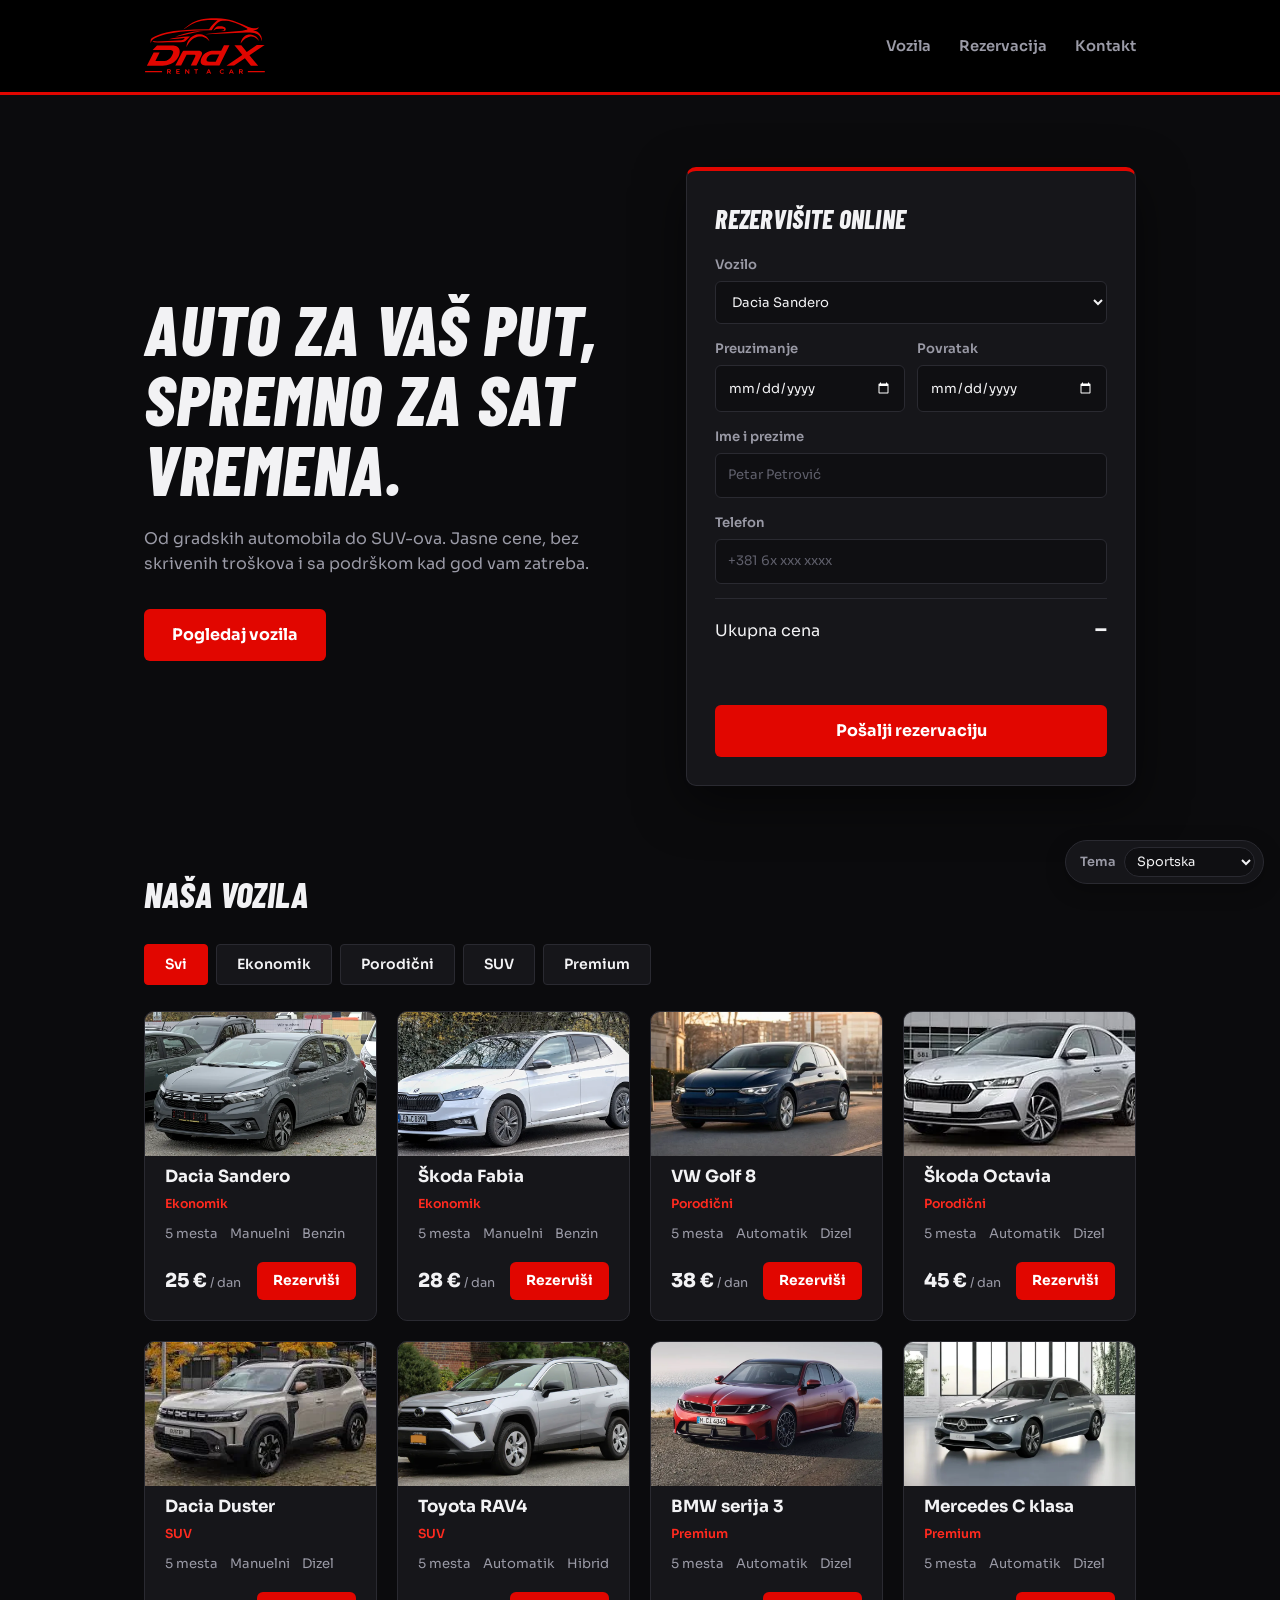
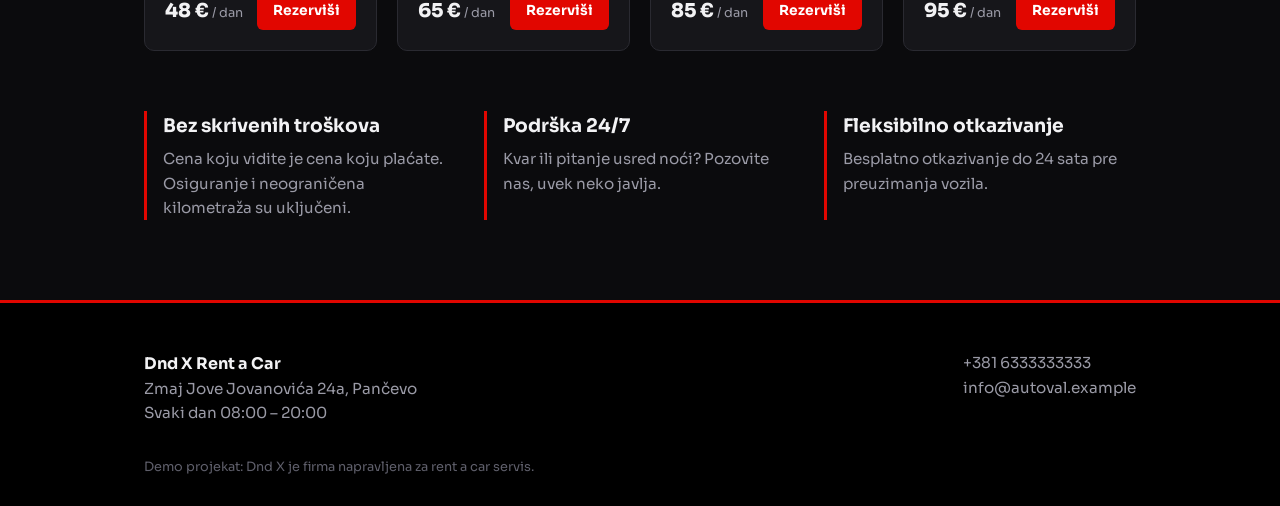
==== index.html @ 9fc86e1f "Add initial website structure and vehicle rental functionality - Created index.html with a responsiv" ====
<!DOCTYPE html>
<html lang="sr">
<head>
<meta charset="UTF-8">
<meta name="viewport" content="width=device-width, initial-scale=1">
<meta name="theme-color" content="#000000">
<title>Dnd X Rent a Car – Iznajmljivanje vozila</title>
<meta name="description" content="Dnd X Rent a Car: iznajmite auto brzo i jednostavno, bez skrivenih troškova.">
<link rel="preconnect" href="https://fonts.googleapis.com">
<link rel="preconnect" href="https://fonts.gstatic.com" crossorigin>
<link href="https://fonts.googleapis.com/css2?family=Barlow+Condensed:ital,wght@1,800&family=Sora:wght@400;600;800&display=swap" rel="stylesheet">
<link rel="stylesheet" href="style.css?v=8">
<link rel="stylesheet" href="themes/sport.css" id="theme">
</head>
<body>

<!-- Jedan SVG automobil koji koristimo na svim karticama (<use href="#car">) -->
<svg width="0" height="0" style="position:absolute" aria-hidden="true">
  <symbol id="car" viewBox="0 0 120 50">
    <path d="M6 36V27l16-5 14-12h42l16 12 18 5v9z" fill="currentColor"/>
    <path d="M38 13h38l12 9H28z" fill="#fff" opacity=".55"/>
    <circle cx="30" cy="37" r="8" fill="#101828" stroke="#4a4f5c" stroke-width="1.5"/><circle cx="90" cy="37" r="8" fill="#101828" stroke="#4a4f5c" stroke-width="1.5"/>
    <circle cx="30" cy="37" r="3" fill="#cbd2dc"/><circle cx="90" cy="37" r="3" fill="#cbd2dc"/>
  </symbol>
</svg>

<header>
  <div class="wrap bar">
    <a class="logo" href="index.html" aria-label="Dnd X Rent a Car">
      <svg width="122" height="58" viewBox="-4 -4 755 358" aria-hidden="true" focusable="false"><path fill="currentColor" fill-rule="evenodd" d="M38 158.3 36.4 147 37.3 137 40.5 130.5 45.5 125.8 62.5 116.3 84.5 107 105 99.9 134 91.9 157.5 86.9 181.5 82.9 237.5 76.8 305.5 72.8 398.5 70.7 413.4 52 427.9 36 443 22.5 452.1 16 424 14.1 391 14.6 354.5 18.9 335 22.9 319 27.8 298 36.9 283 45.3 257 62.7 245 69.5 242 70.9 241.8 70.5 264 52.5 280.5 40.4 297.5 29.8 311.5 22.9 331 15.8 355 9.9 376.5 6.3 411 3.3 445.5 3 474 4.4 499 7.3 524.5 12.4 547.5 18.8 572 27.5 608 42.3 642.5 57.6 662 63.5 674.5 65.2 687 64.7 695 63.2 706.5 58.7 705.2 62.5 702.1 67 699 70.1 694.5 73.1 685.5 75.5 670.7 76.5 682.5 80.4 695.5 85.9 702.5 90.4 710.1 97 713.6 101 718.1 108 722 116.6 724.5 126 725.6 137 725.5 145.5 719.6 128.5 714.2 118.5 707.7 110.5 700.5 104.3 694 100.4 686.5 97.5 678 95.1 664.5 92.9 652.5 92 627.5 92.1 388 102.4 375.1 102.5 394.5 99.4 440.5 94.4 603.5 80.1 624.5 76.6 632.5 74.1 636.2 71.5 636.2 70 633.5 67.3 613.5 55.3 589 43.4 558 30.9 542 25.9 522 20.9 505 18.4 489.5 18 482 18.4 471.5 20.4 464 23.4 454 29.7 447 35.6 432.4 52 414.5 77.6 327.5 78.9 254.5 83.5 220 86.8 201 89.4 145 99.4 124.5 104.5 100 111.9 79 119.7 62.5 127.4 52.5 133.3 44.3 140.5 40.3 148.5ZM490 82.5 472.3 82.5 487.5 78.6 491.5 76 491.7 72.5 490 70.4 485 68.9 479 68.5 464 68.2 446 69.3 441.5 70.5 436.5 72.8 425.8 80 429.8 72.5 433.8 67 439.7 60.5 445.5 55.9 448.5 54.3 455 52.9 468 52.5 479 53.5 487.5 55.3 495 58.3 499.2 62 501.6 68.5 501.6 72.5 500.7 76 499.2 78.5 496.5 80.7ZM191.5 117.1 190.6 117 205.5 110.9 229.5 103.2 257 95.9 277.5 91.5 301.5 87.4 328 84.4 346 83.4 362.7 83.5 342.5 85.9 311 91.3 237 108.8ZM259 180.9 258.5 180.5 260 169.5 263.3 157 269.9 142.5 276.7 132.5 283.8 124.5 294.5 115.7 308.5 108.2 319.5 104.6 333.5 102.5 344 102.5 356 104.4 370 109.5 381 116.4 388.5 123.6 395.2 132.5 401.5 145 401 145.3 388.5 132.9 381 127.3 374 123.3 364 118.9 355.5 116.8 346 115.9 336.5 116.3 327 117.9 315 121.8 306.5 125.8 297 131.9 288.3 139 279.3 148.5 272.4 157.5 263.5 172ZM594 160 595.2 151.5 598.8 141 603.3 132 608.7 124 616.5 116.2 625 110.3 632.5 106.9 643.5 104.3 652.5 103.9 662.5 105.1 672.5 107.9 683 112.8 692.5 119.7 697.5 125.1 703.2 133.5 707.6 143.5 695.9 131 685 123.2 677.5 119.9 670 117.7 663 116.7 653.5 116.9 644.5 118.8 636.5 121.9 623.5 129.3 609 141.6 602.7 148.5ZM112 153.5 83.5 153.8 59.5 151.6 53 149.3 50.9 147 50 144.5 76.5 146.4 108.5 146.3 175.5 141.9 227 139.6 232 138.6 238.5 135.7 243.5 131.6 248.3 126 243.5 125.9 206 129.6 151.8 133.5 161 130.3 173 127.4 193 123.8 241 118.1 262 116.2 281.1 115.5 252.9 144 245 148.6 238.5 150.6 223.5 151.9 141.5 152.3ZM701 296.7 657.5 296.6 620.5 251.2 553.5 296.1 508.5 296.5 508.2 296 603.8 230.5 602.5 228.1 555.6 171 556 170.5 598 170.7 632 211.9 694.5 169.1 742.5 169 742.7 169.5 648.8 232 656.8 242.5 701.3 296ZM463 295.5 375 295.7 367 294.7 361.5 293.2 357 291.2 353.5 288.7 349.4 283.5 347.9 280 346.7 275 346.7 268 349.8 253.5 353.4 245.5 357.4 238.5 364.3 229.5 375 219.9 389 211.5 401 206.9 414.5 204.4 473.5 204.2 491 170.7 524.5 170.4 524.8 171ZM111 296.5 21.5 296.6 15 296.6 14.5 296 55.5 214.8 90.5 214.5 92.8 215 66.6 268 121.5 268.1 134.5 265.6 142.5 262.3 150 257.7 159 249.2 164.6 242 169.1 234.5 174.2 223.5 176.5 213.5 176.6 211 175.2 207 170 202.3 162 200.2 49.2 200 76.5 171.9 177.5 171.9 185.5 172.9 192.5 174.9 200.5 178.5 204 181 210.6 187.5 214.5 195 216.7 203.5 217.1 213.5 214.8 226.5 210.6 238.5 204.2 250 198 258.5 190.5 266.7 180.5 275.1 169.5 282.3 160.5 286.6 146 291.7 136 293.9 124 295.7ZM225.5 296.1 190 296 228.8 219.5 235.4 209 238 206.4 241 204.8 244.5 204.4 333 204.3 339.5 204.9 346 206.8 349.5 208.9 353.1 212.5 354.6 216 355.1 219.5 354.6 224.5 352.6 231 320.5 295.4 285.4 295 313.7 238.5 314.2 233.5 313.3 231.5 310 229.4 306 229 267 228.9 259.7 229.5ZM439.6 272 459.8 232.5 461.6 228.5 461 228 417 228.2 407.5 229.8 401 232.8 393.5 238.6 389.3 243.5 384.4 252.5 382.9 258.5 383.4 264 385.5 267.7 390.5 270.7 400.5 272.2ZM483 346.6 477.5 346.7 472 345.2 467.8 342 465.3 338 464.4 332.5 465.4 327.5 468.7 323 473.5 319.8 478 318.9 484 319.3 487 320.4 490.7 323 487.5 326.7 483 324.3 479.5 323.8 476.5 324.3 473 326.5 470.8 330 470.3 333 470.8 336 474 340.2 478 341.6 481.5 341.7 484.5 340.8 487.5 338.8 491 342 488 344.6ZM163.5 346.1 157 346.3 149.5 337 144.5 337.4 144 346.3 138.6 346 138.8 319.5 154 319.3 158.5 320.9 160.5 322.4 162.6 326.5 162.3 331 160.4 334 156.7 336.5ZM217 346.4 195.5 346.3 195.5 319.4 217.1 319.5 216.9 324 201.5 324.2 201 326.5 201.5 330.2 215 330.4 215.3 332.5 215 335.1 201.5 335.3 201.2 341 217 341.5ZM276 346.4 271 346.1 257 328.7 256.5 329 256.4 346 251 346.3 251 319.3 256.3 319.5 270.5 336.4 270.9 319.5 276.5 319.5 276.5 346ZM321 346.3 315.7 346 315.6 324.5 307 324.1 307 319.4 330.5 319.5 330.5 324.1 321.5 324.6ZM412 346.2 406 346.3 402.5 340.3 390.5 340.3 387 346.4 381.5 346.2 393.7 319.5 399.5 319.6ZM551.5 346.3 546 346.4 543 340.6 539 340.3 530.5 340.4 527 346.3 521.1 346 534 319.4 539.5 319.7 550.1 342ZM608.5 346.3 602 346.1 595.7 337.5 594.5 337 589.6 337.5 589.5 346 583.5 346.1 583.8 319.5 599 319.4 603 320.4 605.8 322.5 607.6 326.5 607.2 331 605.5 334 601.9 336.5 608.6 345.5ZM153.9 332 155.5 331.2 156.5 329.5 156.5 327 155.5 325.3 152 324.2 144.5 324.4 144.5 332ZM599.1 332 601 330.7 601.8 329 601.8 327 600.9 325.5 597 324.2 589.7 324.5 589.5 332ZM540.8 335 536.5 326 532.4 335 537 335.5ZM400.7 335 396.5 326 392.2 335ZM107 337.5 3.5 337.6 2.8 337 2.8 330 11 329.5 107 329.6 107.7 330 107.7 334 107.7 337ZM743 337.5 639.5 337.6 638.8 337 638.8 330 642 329.5 743 329.6 743.6 330 743.7 335 743.7 337Z"/></svg>
    </a>
    <nav>
      <a href="#vozila">Vozila</a>
      <a href="#rezervacija">Rezervacija</a>
      <a href="#kontakt">Kontakt</a>
    </nav>
  </div>
</header>

<main>
  <section class="hero wrap">
    <div class="hero-text">
      <h1>Auto za vaš put, spremno za sat vremena.</h1>
      <p>Od gradskih automobila do SUV-ova. Jasne cene, bez skrivenih troškova i sa podrškom kad god vam zatreba.</p>
      <a class="btn" href="#vozila">Pogledaj vozila</a>
    </div>

    <form class="panel" id="booking" novalidate>
      <h2 id="rezervacija">Rezervišite online</h2>
      <label>Vozilo
        <select id="carSelect" required></select>
      </label>
      <div class="row">
        <label>Preuzimanje
          <input type="date" id="start" required>
        </label>
        <label>Povratak
          <input type="date" id="end" required>
        </label>
      </div>
      <label>Ime i prezime
        <input type="text" id="name" placeholder="Petar Petrović" required>
      </label>
      <label>Telefon
        <input type="tel" id="phone" placeholder="+381 6x xxx xxxx" required>
      </label>
      <div class="total" aria-live="polite">
        <span>Ukupna cena</span>
        <strong id="total">–</strong>
      </div>
      <p class="msg" id="msg" role="status"></p>
      <button class="btn" type="submit">Pošalji rezervaciju</button>
    </form>
  </section>

  <section id="vozila" class="wrap">
    <h2>Naša vozila</h2>
    <div class="filters" id="filters">
      <button class="chip active" data-cat="Svi">Svi</button>
      <button class="chip" data-cat="Ekonomik">Ekonomik</button>
      <button class="chip" data-cat="Porodični">Porodični</button>
      <button class="chip" data-cat="SUV">SUV</button>
      <button class="chip" data-cat="Premium">Premium</button>
    </div>
    <div class="fleet" id="fleet"></div>
  </section>

  <section class="wrap why">
    <div><h3>Bez skrivenih troškova</h3><p>Cena koju vidite je cena koju plaćate. Osiguranje i neograničena kilometraža su uključeni.</p></div>
    <div><h3>Podrška 24/7</h3><p>Kvar ili pitanje usred noći? Pozovite nas, uvek neko javlja.</p></div>
    <div><h3>Fleksibilno otkazivanje</h3><p>Besplatno otkazivanje do 24 sata pre preuzimanja vozila.</p></div>
  </section>
</main>

<footer id="kontakt">
  <div class="wrap foot">
    <div>
      <strong>Dnd X Rent a Car</strong>
      <p>Zmaj Jove Jovanovića 24a, Pančevo</p>
      <p>Svaki dan 08:00 – 20:00</p>
    </div>
    <div>
      <p><a href="tel:+381633333333">+381 6333333333</a></p>
      <p><a href="mailto:info@dndx.com">info@autoval.example</a></p>
    </div>
  </div>
  <p class="wrap demo">Demo projekat: Dnd X je firma napravljena za rent a car servis.</p>
</footer>

<script src="script.js?v=8"></script>
</body>
</html>
---- style.css ----
/* SPORTSKA TEMA: crna i crvena. Menjaš samo ove boje da promeniš izgled celog sajta. */
:root {
  color-scheme: dark;
  --bg: #0b0b0d;
  --card: #16161a;
  --ink: #f2f2f4;
  --muted: #9a9aa6;
  --line: #2a2a31;
  --accent: #e10600;        /* trkačka crvena */
  --accent-dark: #ff2a1f;
  --green: #3ddc97;
  --radius: 10px;
  --chrome: #000; --field: #0f0f12; --faint: #5f5f6b; --car-glow: #24242b; --on-accent: #fff;
  --font: "Sora", system-ui, -apple-system, "Segoe UI", sans-serif;
  --display: "Barlow Condensed", "Arial Narrow", Impact, sans-serif;
}
* { box-sizing: border-box; margin: 0; }
html { scroll-behavior: smooth; scroll-padding-top: 108px; }
body { background: var(--bg); color: var(--ink); font-family: var(--font); line-height: 1.6; }
a { color: inherit; }
.wrap { max-width: 1040px; margin: 0 auto; padding: 0 24px; }
:focus-visible { outline: 3px solid var(--accent-dark); outline-offset: 2px; }

/* Naslovi: uska, teška, kosa slova daju osećaj brzine */
h1, h2, .logo { font-family: var(--display); font-weight: var(--h-weight, 800); font-style: var(--h-style, italic); text-transform: var(--h-case, uppercase); letter-spacing: var(--h-track, .01em); }

header { position: sticky; top: 0; z-index: 10; background: var(--chrome); border-bottom: 3px solid var(--accent); }
.bar { display: flex; justify-content: space-between; align-items: center; height: 92px; }
.logo { display: flex; align-items: center; padding: 0; transition: opacity .2s; font-size: var(--logo-size, 1.7rem); text-decoration: none; }
/* Logo je SVG sa currentColor: boja se menja preko --logo (po temi), a ako nije zadata, uzima se --accent */
.logo svg { display: block; height: 58px; width: 122px; flex-shrink: 0; color: var(--logo, var(--accent)); }
nav a { margin-left: 24px; text-decoration: none; font-size: .92rem; color: var(--muted); font-weight: 600; transition: color .2s; }
nav a:hover { color: #fff; }

.btn { display: inline-block; border: 0; cursor: pointer; font: inherit; font-weight: 700; padding: 13px 28px; border-radius: 6px; background: var(--accent); color: var(--on-accent); text-decoration: none; transition: background .2s, transform .2s, box-shadow .2s; }
.btn:hover { background: var(--accent-dark); transform: translateY(-2px); box-shadow: var(--btn-shadow, 0 8px 22px rgba(225,6,0,.35)); }

/* Hero: crvena dijagonalna traka iza teksta */
.hero { display: grid; grid-template-columns: 1.1fr 1fr; gap: 48px; align-items: center; padding-top: 72px; padding-bottom: 80px; position: relative; }
.hero h1 { font-size: var(--h1-size, clamp(2.6rem, 6vw, 4.4rem)); line-height: var(--h1-lh, 1); padding-left: var(--indent, 0px); }
.hero-text p { margin: 22px 0 32px; color: var(--muted); max-width: 46ch; padding-left: var(--indent, 0px); }
.hero-text .btn { margin-left: var(--indent, 0px); }
.hero-text { animation: rise .7s ease both; }
.panel { animation: rise .7s .15s ease both; }
@keyframes rise { from { opacity: 0; transform: translateY(18px); } to { opacity: 1; transform: none; } }

.panel { background: var(--card); padding: 28px; border-radius: var(--radius); border: 1px solid var(--line); border-top: 4px solid var(--accent); box-shadow: var(--shadow, 0 16px 50px rgba(0,0,0,.5)); display: grid; gap: 14px; }
.panel h2 { font-size: var(--panel-h2, 1.6rem); margin: 0; }
label { display: grid; gap: 6px; font-size: .82rem; font-weight: 600; color: var(--muted); }
input, select { font: inherit; font-weight: 400; color: var(--ink); padding: 11px 12px; border: 1px solid var(--line); border-radius: 6px; background: var(--field); }
input::placeholder { color: var(--faint); }
input:focus, select:focus { border-color: var(--accent); outline: none; }
input.bad, select.bad { border-color: var(--err, #ff5a52); }
.row { display: grid; grid-template-columns: 1fr 1fr; gap: 12px; }
.total { display: flex; justify-content: space-between; align-items: baseline; padding: 12px 0; border-top: 1px solid var(--line); }
.total strong { font-size: 1.4rem; }
.msg { min-height: 1.3em; font-size: .9rem; color: var(--err, #ff6b63); }
.msg.ok { color: var(--green); font-weight: 600; }

section { padding: 44px 0; }
section h2 { font-size: var(--h2-size, 2.2rem); margin-bottom: 22px; }

.filters { display: flex; flex-wrap: wrap; gap: 8px; margin-bottom: 26px; }
.chip { font: inherit; font-size: .88rem; font-weight: 600; color: var(--ink); padding: 8px 20px; border-radius: 4px; border: 1px solid var(--line); background: var(--card); cursor: pointer; transition: background .2s, border-color .2s; }
.chip:hover { border-color: var(--accent); }
.chip.active { background: var(--accent); border-color: var(--accent); color: var(--on-accent); }

.fleet { display: grid; grid-template-columns: repeat(auto-fill, minmax(230px, 1fr)); gap: 20px; }
.car { background: var(--card); border: 1px solid var(--line); border-radius: var(--radius); overflow: hidden; display: flex; flex-direction: column; transition: transform .25s, border-color .25s, box-shadow .25s; animation: rise .5s ease both; }
.car:hover { transform: translateY(-4px); border-color: var(--accent); box-shadow: var(--hover-shadow, 0 14px 30px rgba(225,6,0,.15)); }
.car-img { padding: 22px 28px 8px; background: radial-gradient(circle at 50% 100%, var(--car-glow), transparent 70%); }
.car-img svg { width: 100%; height: 70px; }
.car-img.has-photo { padding: 0; background: var(--car-glow); }
.car-img img { display: block; width: 100%; aspect-ratio: 16 / 10; object-fit: cover; }
.car-body { padding: 8px 20px 20px; display: grid; gap: 4px; flex: 1; }
.car h3 { font-size: 1.05rem; }
.cat { font-size: .78rem; color: var(--accent-dark); font-weight: 600; }
.specs { display: flex; gap: 12px; font-size: .82rem; color: var(--muted); margin-top: 4px; }
.car-foot { display: flex; justify-content: space-between; align-items: center; margin-top: 14px; }
.price { font-weight: 800; font-size: 1.2rem; }
.price small { font-weight: 400; color: var(--muted); font-size: .8rem; }
.car .btn { padding: 8px 16px; font-size: .86rem; }

.why { display: grid; grid-template-columns: repeat(auto-fit, minmax(220px, 1fr)); gap: 28px; padding: 64px 24px 80px; }
.why > div { border-left: 3px solid var(--accent); padding-left: 16px; }
.why h3 { margin-bottom: 6px; }
.why p { color: var(--muted); font-size: .95rem; }

footer { background: var(--chrome); border-top: 3px solid var(--accent); padding: 48px 0 28px; }
.foot { display: flex; flex-wrap: wrap; justify-content: space-between; gap: 24px; }
footer p { color: var(--muted); font-size: .95rem; }
footer a { text-decoration: none; }
footer a:hover { color: var(--accent-dark); }
.demo { margin-top: 32px; font-size: .8rem; color: var(--faint); }

/* Sprečava da forma i tekst izlaze iz ekrana na uskim telefonima (grid deca imaju min-width: auto) */
.hero > *, .row > *, label { min-width: 0; }
input, select { width: 100%; min-width: 0; }

@media (max-width: 800px) {
  .hero { grid-template-columns: 1fr; padding-top: 44px; padding-bottom: 48px; gap: 36px; }
  nav a { margin-left: 16px; }
  /* Izbornik tema na telefonu: tanka traka na dnu, a body dobija razmak da ništa ne ostane zaklonjeno */
  body { padding-bottom: 56px; }
  .theme-box { left: 0 !important; right: 0 !important; bottom: 0 !important; border-radius: 0 !important; border-width: 1px 0 0 !important; justify-content: center; padding: 8px 12px !important; font-size: .85rem; }
  .theme-box select { min-height: 38px; width: auto; }
}

/* Telefoni */
@media (max-width: 600px) {
  html { scroll-padding-top: 76px; }
  .wrap { padding: 0 16px; }
  .bar { height: 68px; }
  .logo svg { height: 42px; width: 88px; }
  nav { display: flex; }
  nav a { margin-left: 0; padding: 12px 8px; font-size: .88rem; }
  .hero { padding-top: 32px; }
  .hero-text p { margin: 16px 0 24px; }
  .panel { padding: 20px 16px; }
  section { padding: 32px 0; }
  section h2 { font-size: 1.8rem; }
  .chip { padding: 11px 18px; }
  .car .btn { padding: 11px 18px; }
  .why { padding: 40px 16px 56px; gap: 24px; }
  .foot { flex-direction: column; }
  .btn { padding: 14px 28px; }
}

/* Vrlo uski telefoni: datumi jedan ispod drugog */
@media (max-width: 400px) { .row { grid-template-columns: 1fr; } }
@media (prefers-reduced-motion: reduce) { * { animation: none !important; transition: none !important; } html { scroll-behavior: auto; } }

/* Mali izbornik tema (obriši ga kad izabereš temu: vidi komentar u script.js) */
.theme-box { position: fixed; right: 16px; bottom: 16px; z-index: 20; display: flex; align-items: center; gap: 8px; background: var(--card); color: var(--muted); border: 1px solid var(--line); border-radius: 999px; padding: 6px 8px 6px 14px; font-size: .8rem; box-shadow: 0 6px 20px rgba(0,0,0,.25); }
.theme-box select { padding: 5px 8px; border-radius: 999px; font-size: .8rem; }

.logo:hover { opacity: .8; }
---- themes/sport.css ----
/* Sportska tema: crna i crvena. To je osnova u style.css, ovde nema izmena. */

/* Razmak između vozila i pogodnosti */
section.why { padding-top: 60px; }
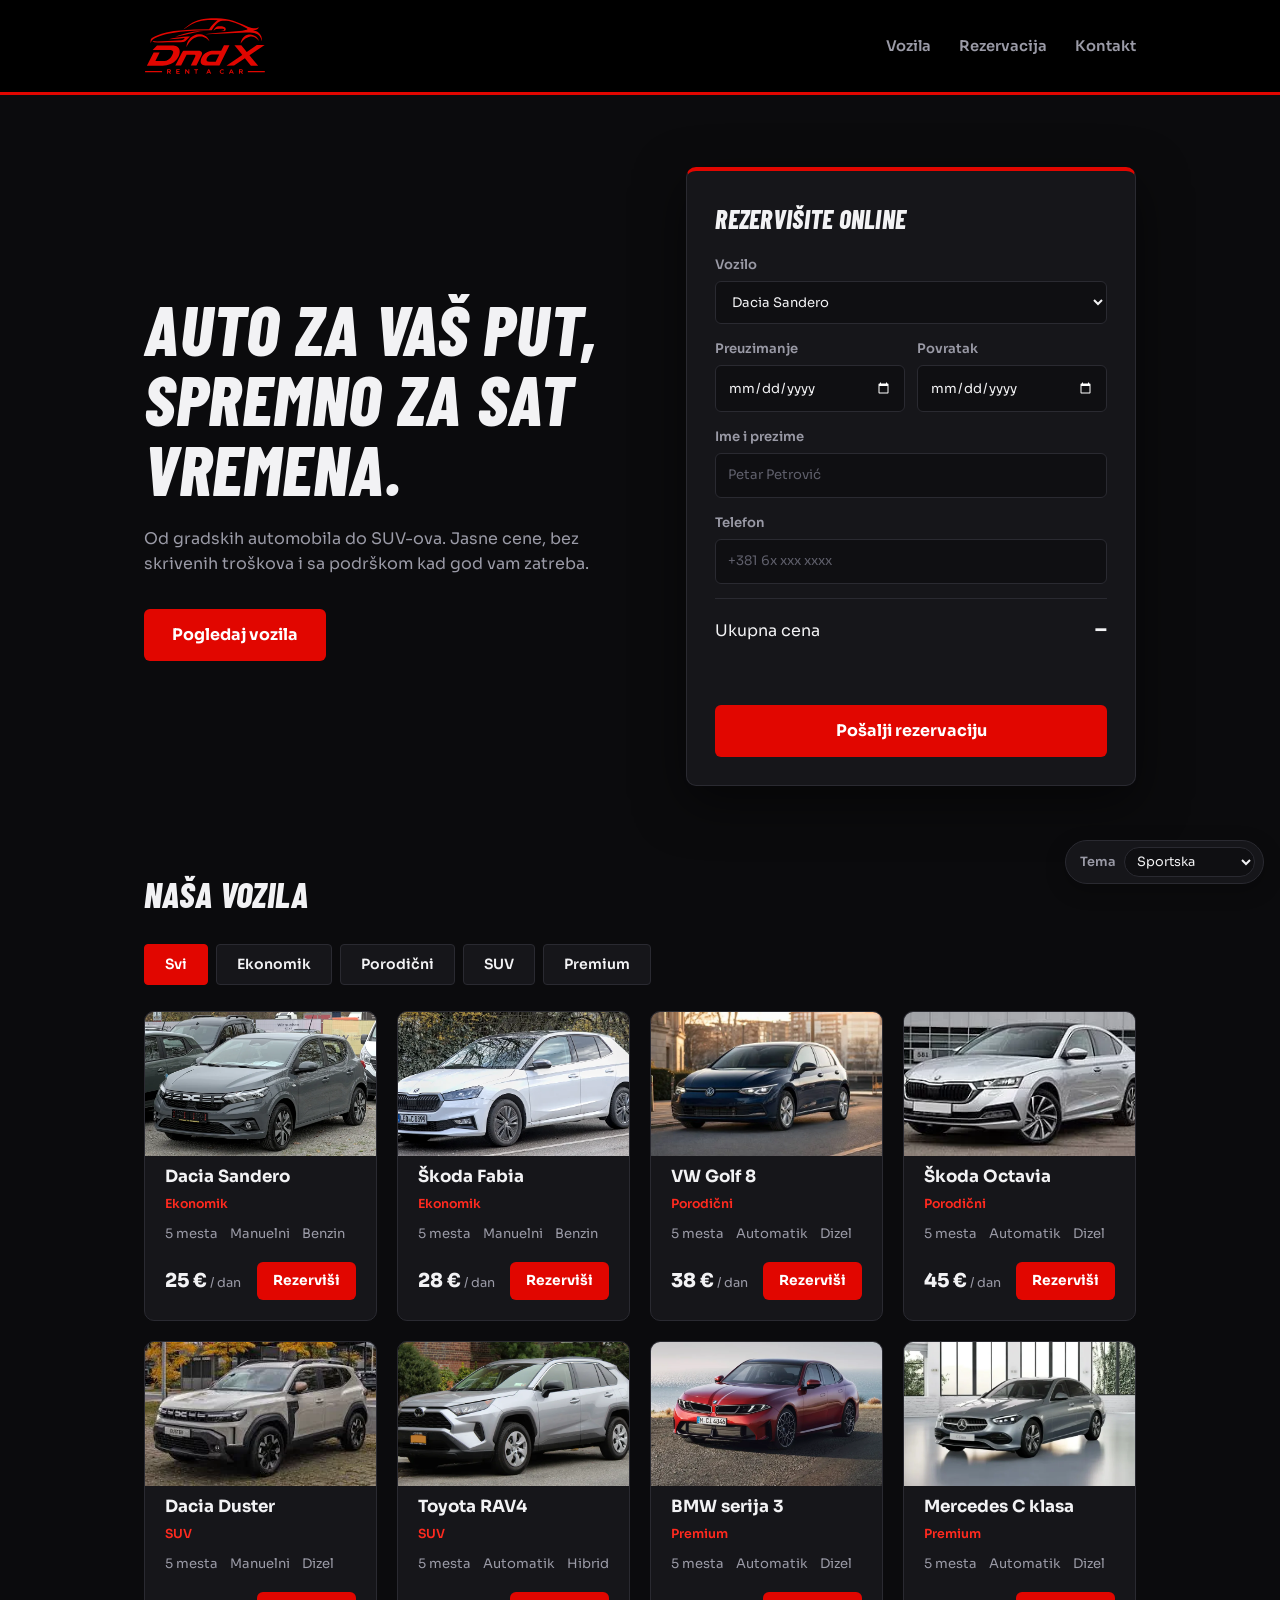
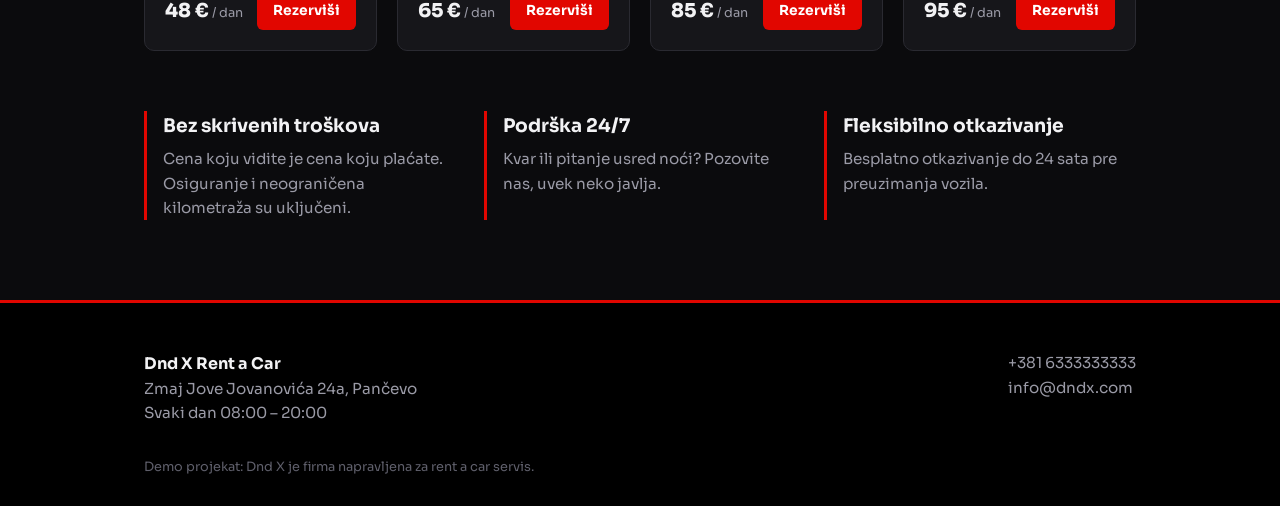
==== commit 7dc882da: "Fix email address in contact section" ====
--- a/index.html
+++ b/index.html
@@ -101,7 +101,7 @@
     </div>
     <div>
       <p><a href="tel:+381633333333">+381 6333333333</a></p>
-      <p><a href="mailto:info@dndx.com">info@autoval.example</a></p>
+      <p><a href="mailto:info@dndx.com">info@dndx.com</a></p>
     </div>
   </div>
   <p class="wrap demo">Demo projekat: Dnd X je firma napravljena za rent a car servis.</p>
